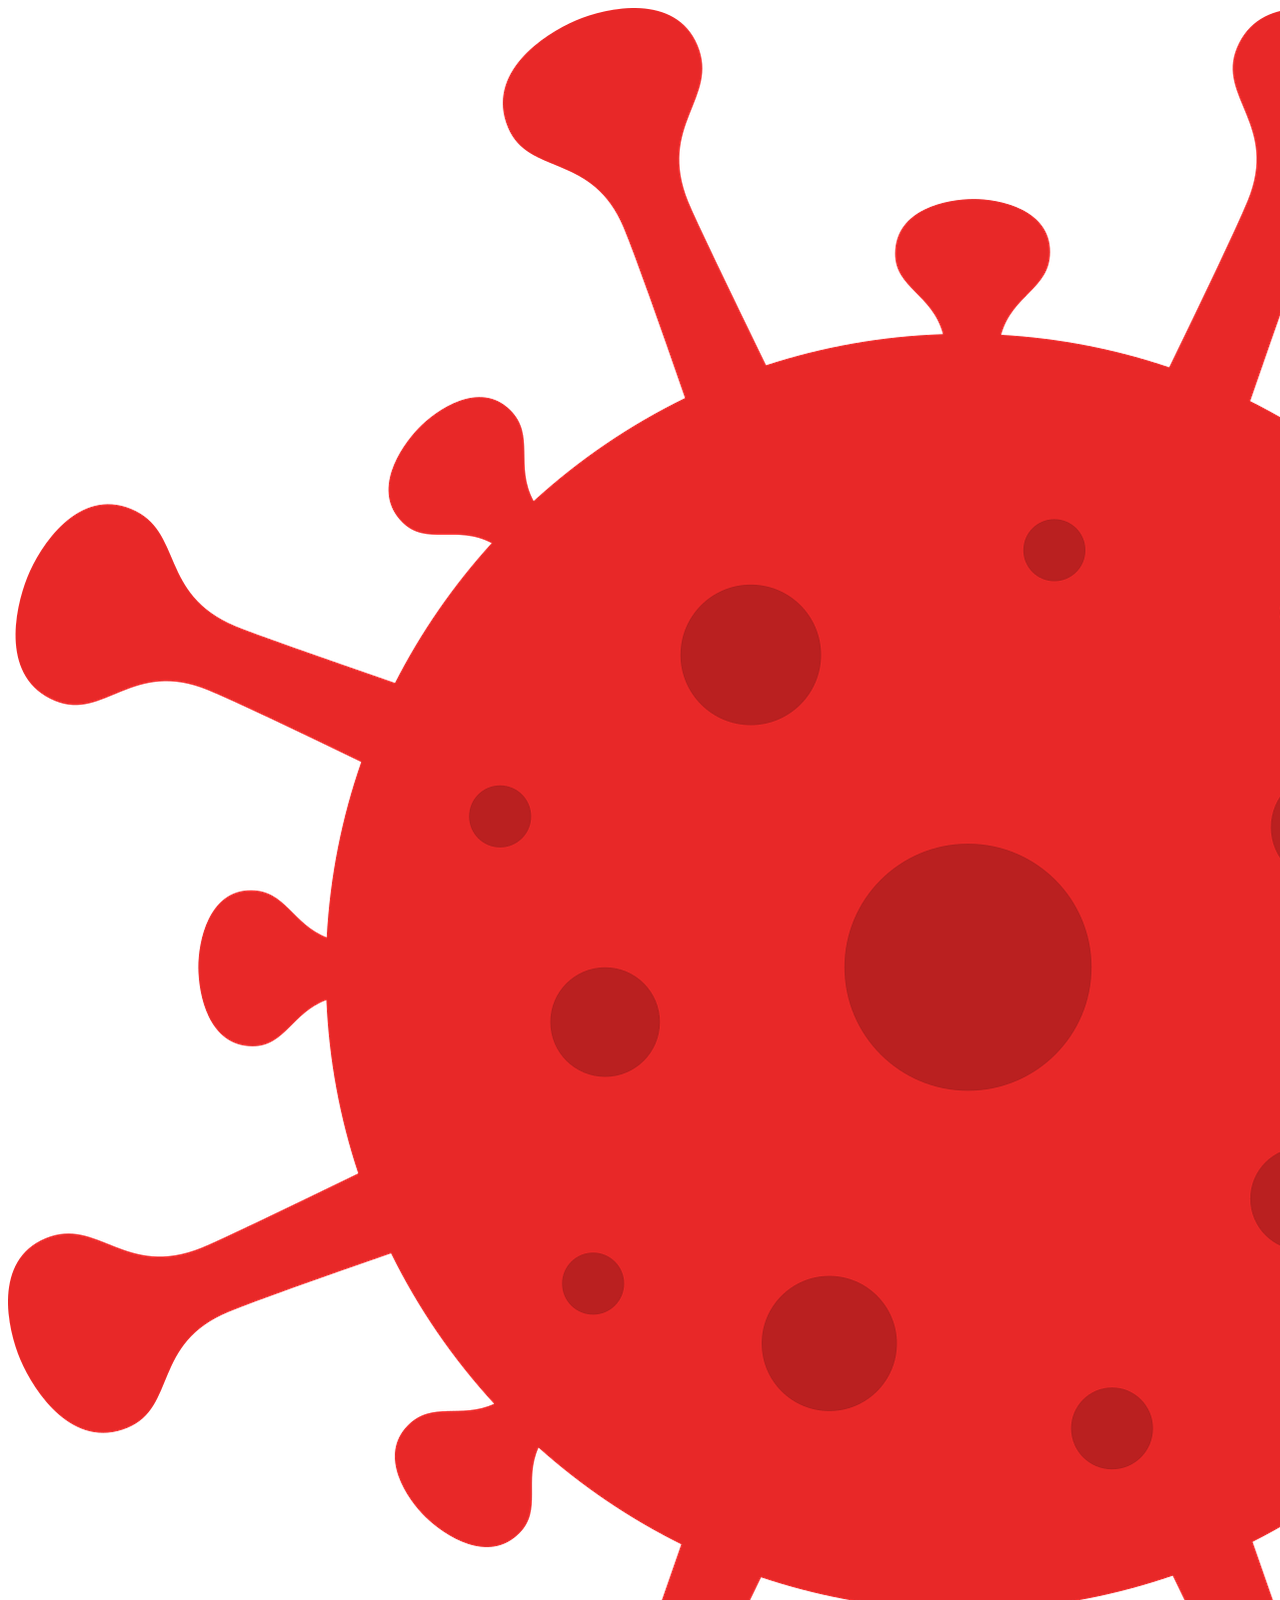
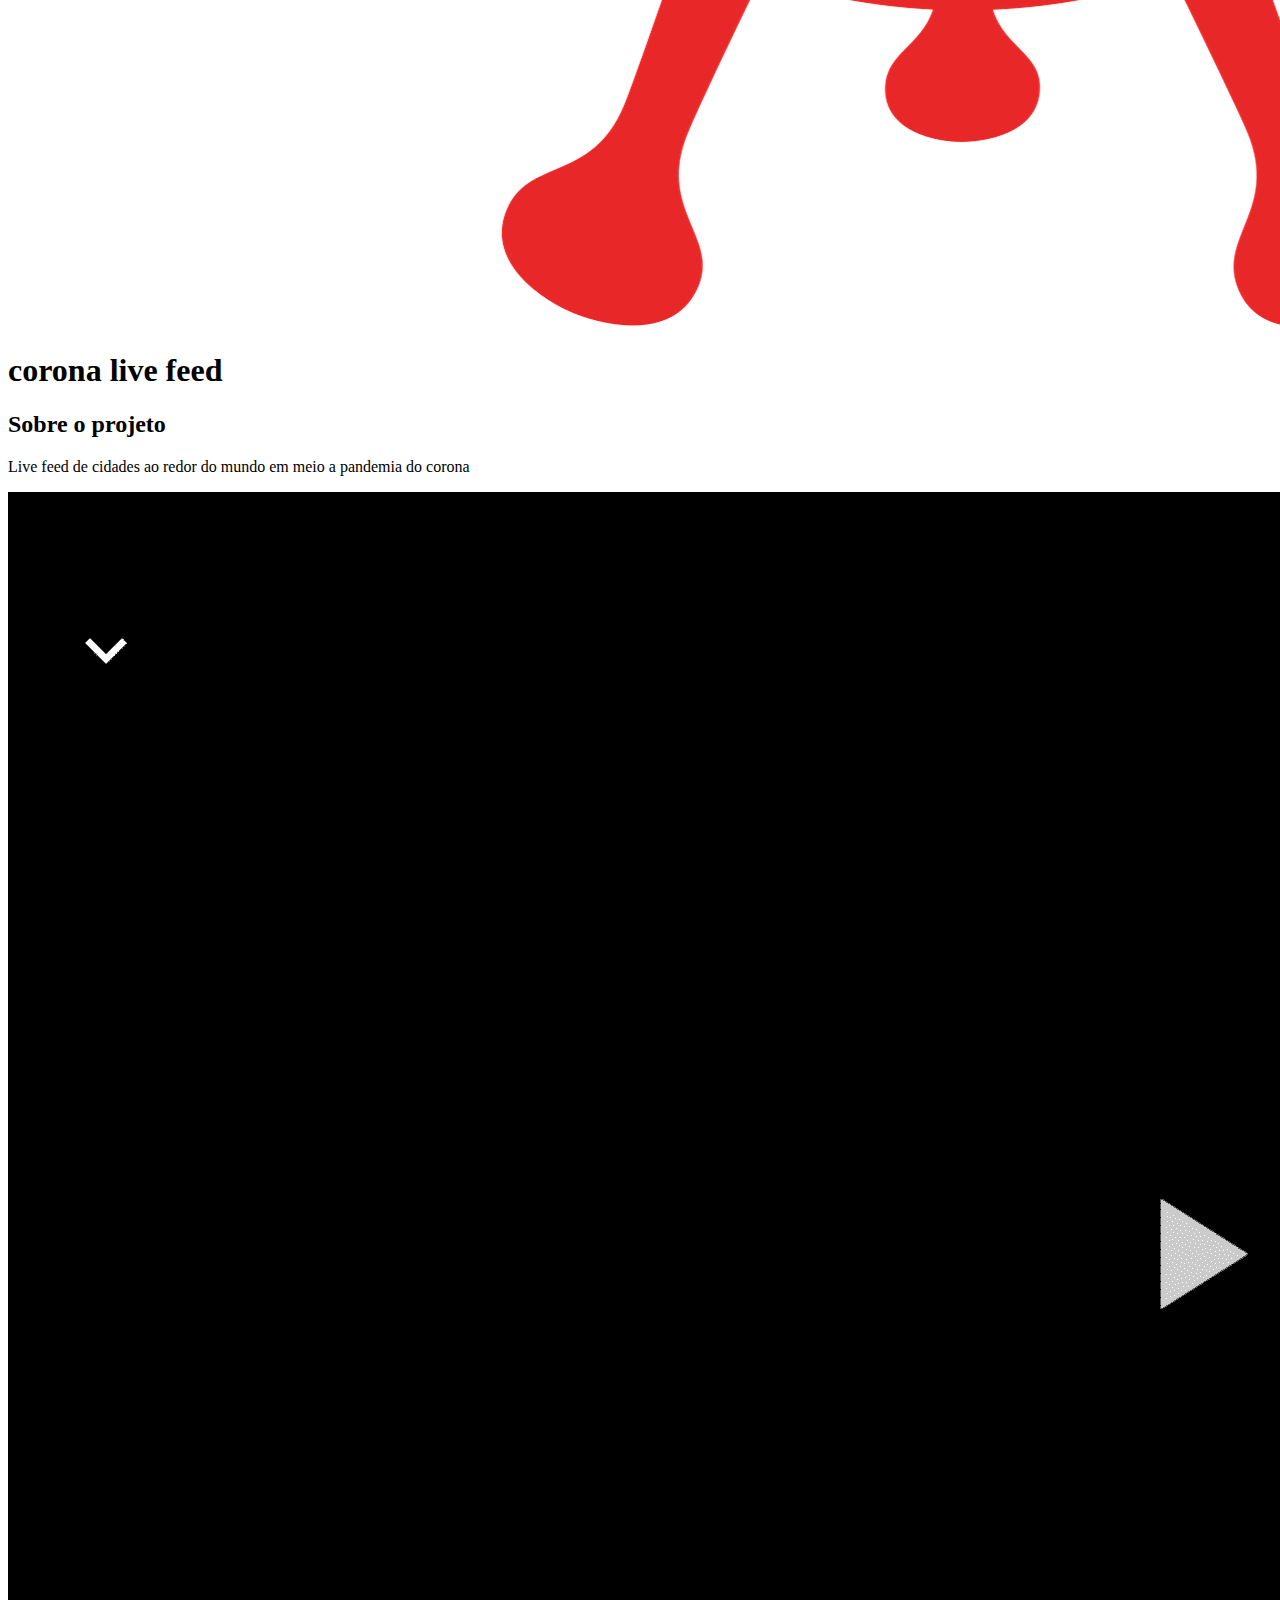
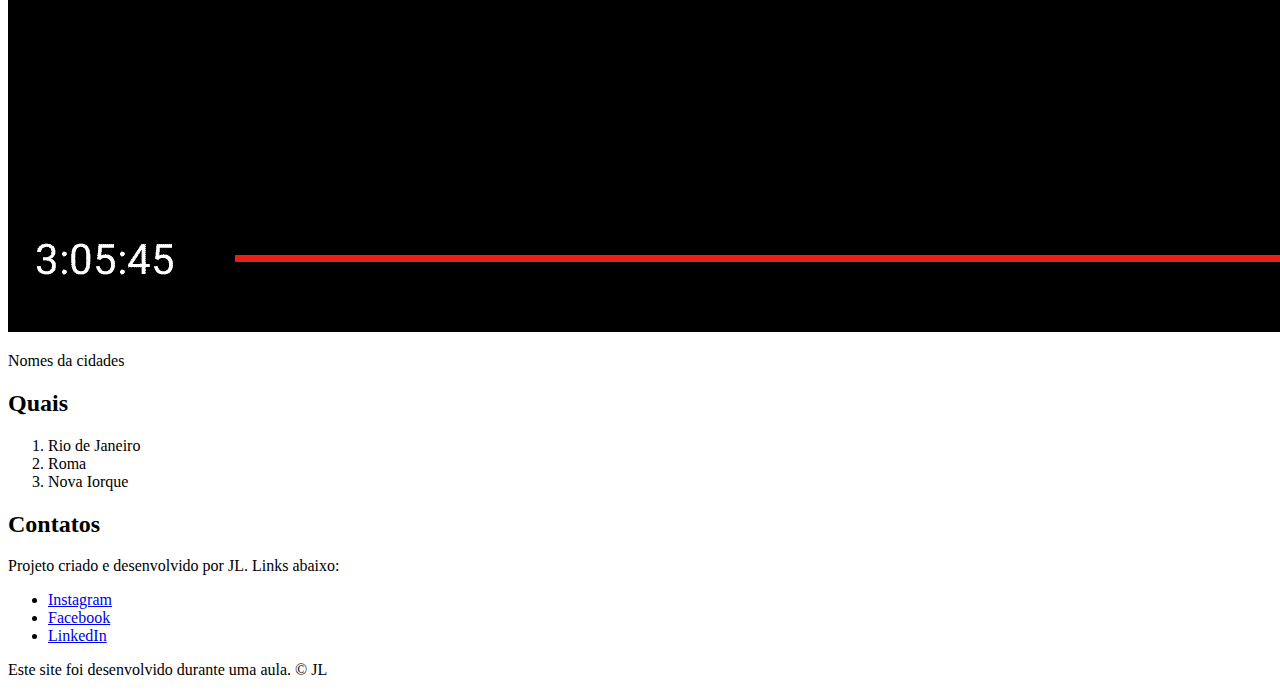
==== index.html @ 910795f0 "Site base e umas imagens" ====
<!DOCTYPE html>
<html>
<head>
	<title>corona live feed</title>
	<link rel="icon" href="img/corona-avatar3.png">
</head>
<body>
	<!-- header element -->
	<header>
		<img src="img/corona-avatar3.png">
		<h1>corona live feed</h1>
	</header>

	<!-- main element -->
	<main>
		<h2>Sobre o projeto</h2>
		<p>Live feed de cidades ao redor do mundo em meio a pandemia do corona</p>
		<img src="img/youtube-big.png">
		<p>Nomes da cidades</p>

		<!-- Cidades -->
		<h2>Quais</h2>
		<ol>
			<li>Rio de Janeiro</li>
			<li>Roma</li>
			<li>Nova Iorque</li>
		</ol>

		<!-- Contatos -->
		<h2>Contatos</h2>
		<p>Projeto criado e desenvolvido por JL. Links abaixo:</p>
		<ul>
			<li><a target="_blank" href="https://www.instagram.com/jaoclima/">Instagram</a></li>
			<li><a target="_blank" href="https://www.facebook.com/profile.php?id=100025241057054">Facebook</a></li>
			<li><a target="_blank" href="https://www.linkedin.com/in/jo%C3%A3o-lima-931816142/">LinkedIn</a></li>
		</ul>
	</main>

	<!-- Rodape -->
	<footer>
		<p>Este site foi desenvolvido durante uma aula. &copy; JL</p>
	</footer>

</body>
</html>
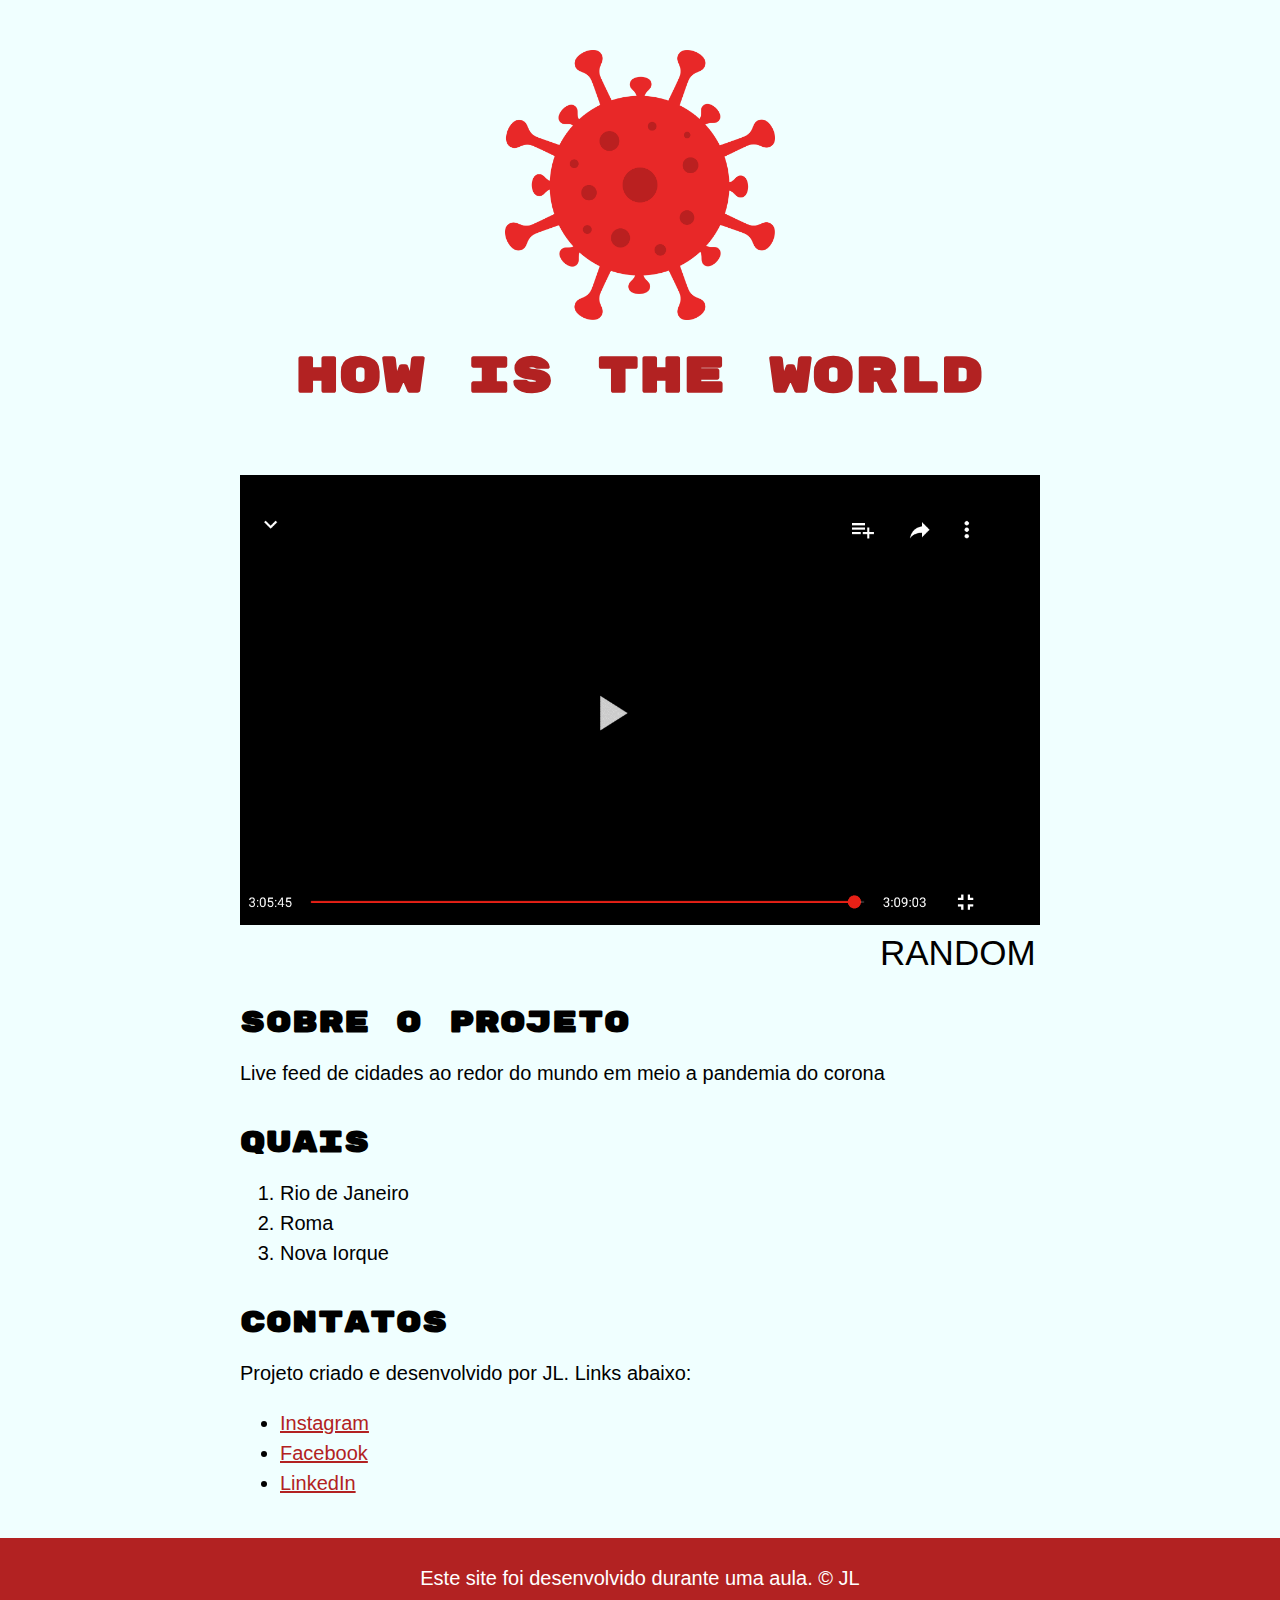
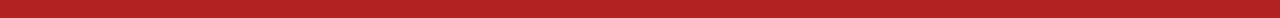
==== commit f1e0e930: "CSS changes" ====
--- a/index.html
+++ b/index.html
@@ -1,22 +1,24 @@
 <!DOCTYPE html>
 <html>
 <head>
-	<title>corona live feed</title>
+	<title>how is the world</title>
 	<link rel="icon" href="img/corona-avatar3.png">
+	<link href="https://fonts.googleapis.com/css2?family=Rubik+Mono+One&display=swap" rel="stylesheet">
+	<link rel="stylesheet" type="text/css" href="css/corona.css">
 </head>
 <body>
 	<!-- header element -->
 	<header>
 		<img src="img/corona-avatar3.png">
-		<h1>corona live feed</h1>
+		<h1>HOW IS THE WORLD</h1>
 	</header>
 
 	<!-- main element -->
 	<main>
+		<img src="img/youtube-big.png">
+		<p class="caption">RANDOM</p>
 		<h2>Sobre o projeto</h2>
 		<p>Live feed de cidades ao redor do mundo em meio a pandemia do corona</p>
-		<img src="img/youtube-big.png">
-		<p>Nomes da cidades</p>
 
 		<!-- Cidades -->
 		<h2>Quais</h2>
--- a/css/corona.css
+++ b/css/corona.css
@@ -0,0 +1,76 @@
+body{
+	margin: 0;
+	font-family: helvetica, arial, sans-serif;
+	font-size: 20px;
+	line-height: 30px;
+	background-color: azure;
+}
+
+header{
+	background-color: azure;
+	text-align: center;
+	padding-top: 50px;
+	padding-bottom: 30px;
+}
+
+h1, h2{
+	font-family: 'Rubik Mono One', sans-serif;
+}
+
+header h1{
+	color: firebrick;
+	font-size: 50px;
+}
+
+header img{
+	width: 270px;
+}
+
+main{
+	max-width: 800px;
+	margin: 0 auto;
+	padding: 20px;
+	background-color: azure;
+
+}
+
+main img{
+	max-width: 100%;
+}
+
+h2{
+	font-size: 30px;
+	color: black;
+	margin: 40px 0 10px;
+}
+
+a{
+	color: firebrick;
+}
+a:hover{
+	background-color: black;
+	color: white;
+}
+
+footer{
+	background-color: firebrick;
+	text-align: center;
+	color: white;
+	padding: 25px;
+}
+
+footer p{
+	margin: 0;
+}
+
+footer a{
+	color: white;
+}
+
+p.caption{
+	color: #red;
+	font-style: bold;
+	margin-top: 5px;
+	font-size: 35px;
+	margin-left: 640px;
+}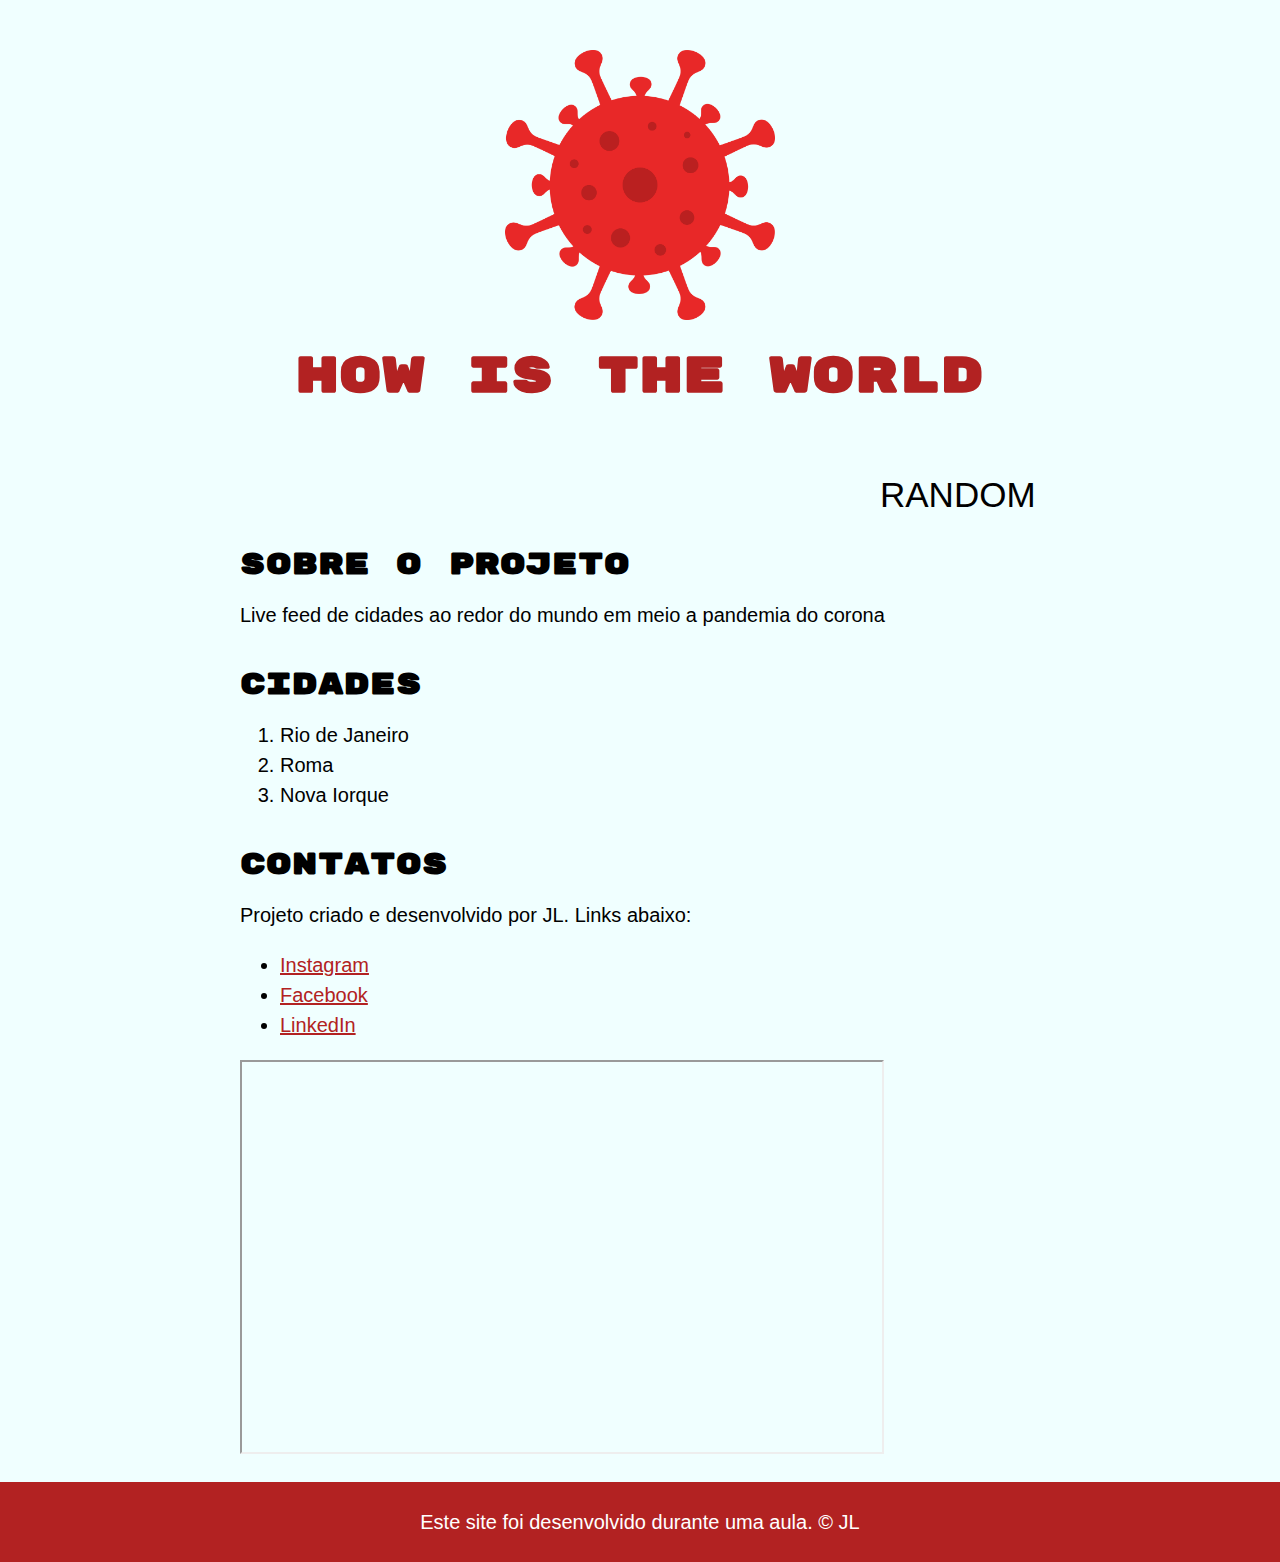
==== commit 4de59706: "+" ====
--- a/index.html
+++ b/index.html
@@ -2,6 +2,19 @@
 <html>
 <head>
 	<title>how is the world</title>
+	<script>
+        var videos = ["https://www.youtube.com/embed/yIoY-edup8w", "https://www.youtube.com/embed/JqUREqYduHw", "https://www.youtube.com/embed/d29O7DT6NHQ", "https://www.youtube.com/embed/17Deeq8N2e4"];
+        window.onload = function () {
+            var playerDiv = document.getElementById("random_player");
+            var player = document.createElement("IFRAME");
+            var randomVideoUrl = videos[Math.floor(Math.random() * videos.length)];
+            player.setAttribute('width', '640');
+            player.setAttribute('height', '390');
+            player.setAttribute('src', randomVideoUrl);
+
+            playerDiv.appendChild(player);
+        };
+    </script>
 	<link rel="icon" href="img/corona-avatar3.png">
 	<link href="https://fonts.googleapis.com/css2?family=Rubik+Mono+One&display=swap" rel="stylesheet">
 	<link rel="stylesheet" type="text/css" href="css/corona.css">
@@ -15,13 +28,13 @@
 
 	<!-- main element -->
 	<main>
-		<img src="img/youtube-big.png">
+		<div id="random_player"/>
 		<p class="caption">RANDOM</p>
 		<h2>Sobre o projeto</h2>
 		<p>Live feed de cidades ao redor do mundo em meio a pandemia do corona</p>
 
 		<!-- Cidades -->
-		<h2>Quais</h2>
+		<h2>cidades</h2>
 		<ol>
 			<li>Rio de Janeiro</li>
 			<li>Roma</li>
--- a/css/corona.css
+++ b/css/corona.css
@@ -16,6 +16,8 @@
 h1, h2{
 	font-family: 'Rubik Mono One', sans-serif;
 }
+
+/* header styles */
 
 header h1{
 	color: firebrick;
